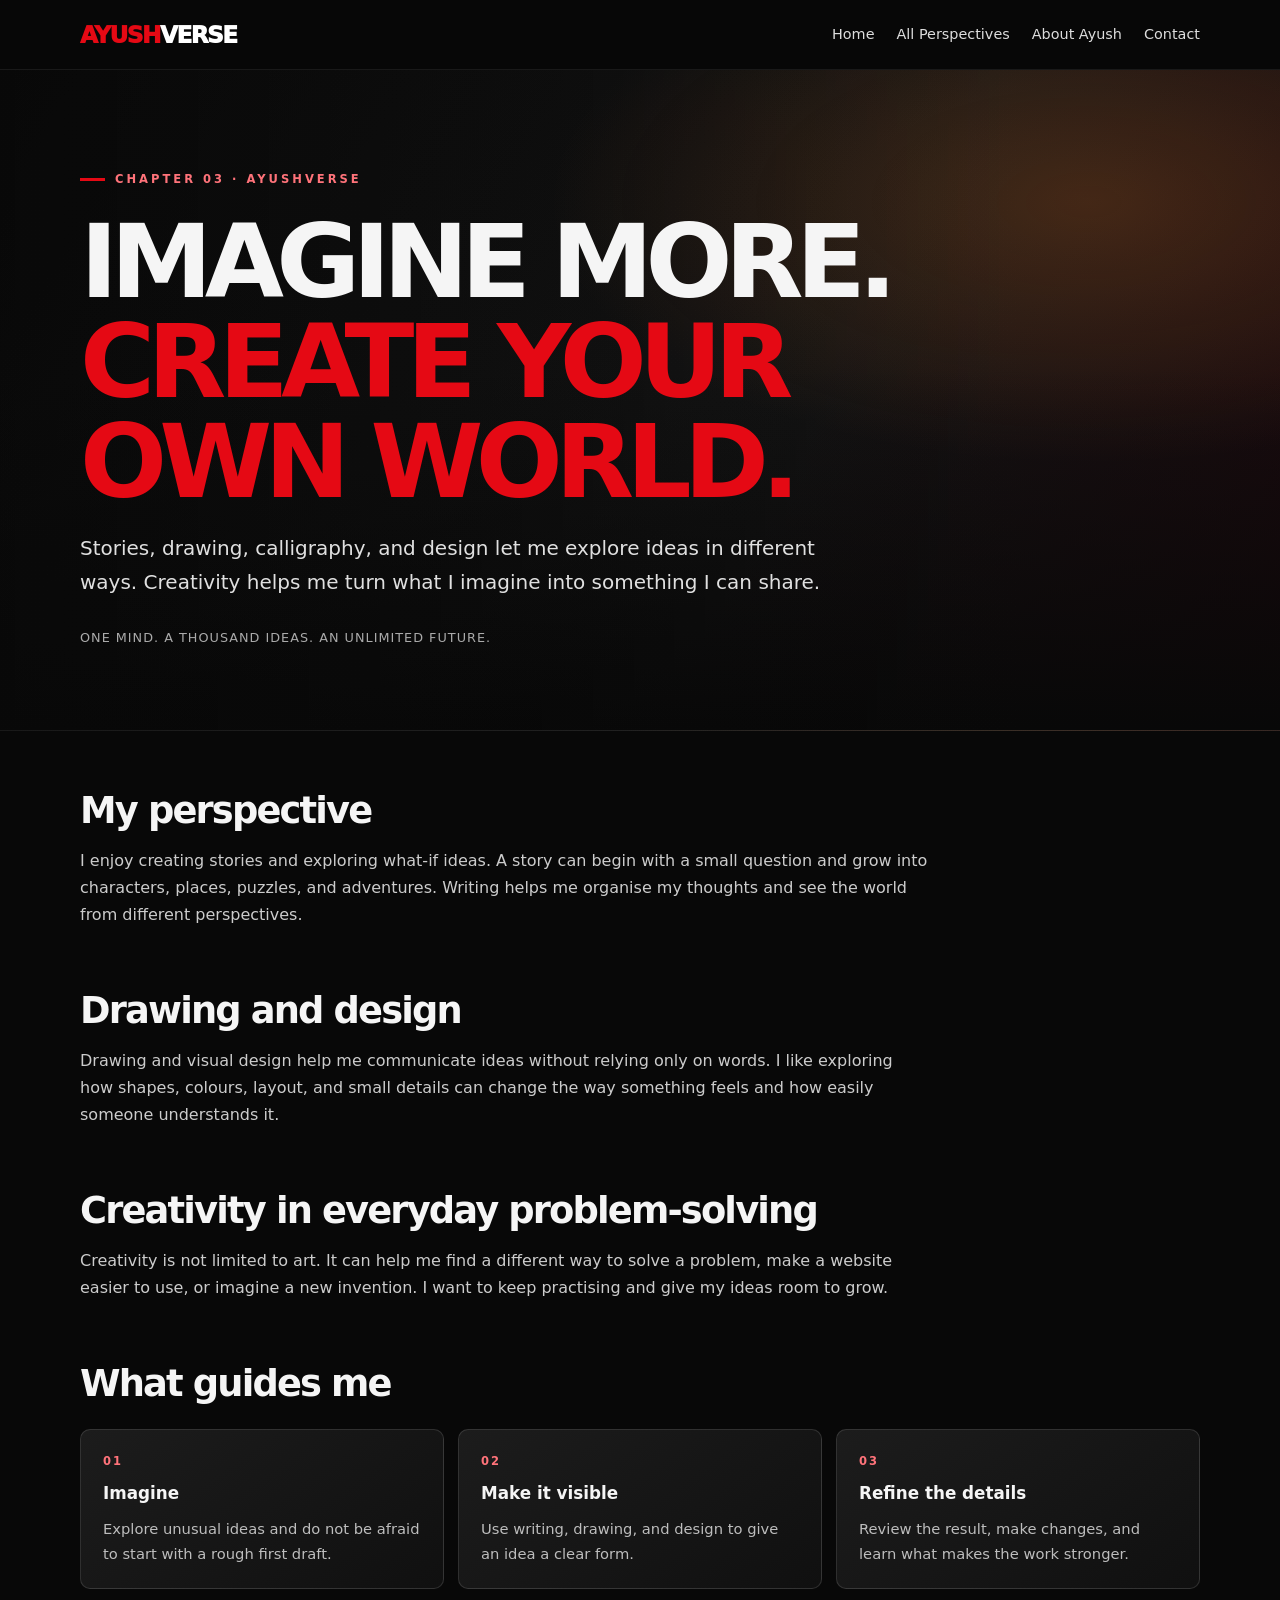
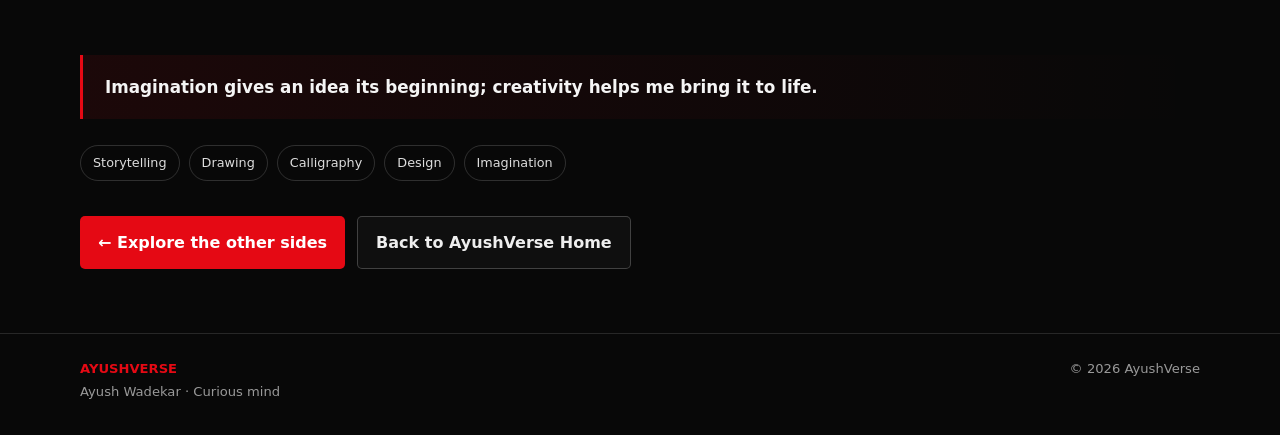
==== AyushVerse_Portfolio/AyushVerse_Portfolio/creative.html @ ddd41d80 "Add full AyushVerse page: The Creative Mind" ====
<!doctype html>
<html lang="en">
<head>
<meta charset="utf-8">
<meta name="viewport" content="width=device-width, initial-scale=1">
<meta name="theme-color" content="#080808">
<meta name="description" content="The Creative Mind — one of the five perspectives of Ayush Wadekar on AyushVerse.">
<title>The Creative Mind | AyushVerse</title>
<link rel="stylesheet" href="perspectives.css">
<style>:root{--glow:#e8782638}</style>
</head>
<body>
<header class="nav"><div class="navin">
<a class="brand" href="index.html">AYUSH<span>VERSE</span></a>
<nav class="navlinks" aria-label="Main navigation"><a href="index.html">Home</a><a href="index.html#perspectives">All Perspectives</a><a href="index.html#about">About Ayush</a><a href="index.html#contact">Contact</a></nav>
</div></header>
<main>
<section class="hero"><div class="hero-inner">
<div class="kicker">CHAPTER 03 · AYUSHVERSE</div>
<h1>IMAGINE MORE.<span>CREATE YOUR OWN WORLD.</span></h1>
<p class="lead">Stories, drawing, calligraphy, and design let me explore ideas in different ways. Creativity helps me turn what I imagine into something I can share.</p>
<div class="hero-note">One mind. A thousand ideas. An unlimited future.</div>
</div></section>
<div class="content">
<section class="section"><h2>My perspective</h2><p>I enjoy creating stories and exploring what-if ideas. A story can begin with a small question and grow into characters, places, puzzles, and adventures. Writing helps me organise my thoughts and see the world from different perspectives.</p></section>

<section class="section"><h2>Drawing and design</h2><p>Drawing and visual design help me communicate ideas without relying only on words. I like exploring how shapes, colours, layout, and small details can change the way something feels and how easily someone understands it.</p></section>
<section class="section"><h2>Creativity in everyday problem-solving</h2><p>Creativity is not limited to art. It can help me find a different way to solve a problem, make a website easier to use, or imagine a new invention. I want to keep practising and give my ideas room to grow.</p></section>
<section class="section"><h2>What guides me</h2><div class="feature-grid"><article class="feature"><div class="num">01</div><h3>Imagine</h3><p>Explore unusual ideas and do not be afraid to start with a rough first draft.</p></article>
<article class="feature"><div class="num">02</div><h3>Make it visible</h3><p>Use writing, drawing, and design to give an idea a clear form.</p></article>
<article class="feature"><div class="num">03</div><h3>Refine the details</h3><p>Review the result, make changes, and learn what makes the work stronger.</p></article></div></section>
<div class="quote">Imagination gives an idea its beginning; creativity helps me bring it to life.</div>
<div class="tags" aria-label="Topics"><span>Storytelling</span><span>Drawing</span><span>Calligraphy</span><span>Design</span><span>Imagination</span></div>
<div class="bottom"><a class="btn btn-red" href="index.html#perspectives">← Explore the other sides</a><a class="btn btn-ghost" href="index.html">Back to AyushVerse Home</a></div>
</div>
</main>
<footer><div class="foot"><div><strong>AYUSHVERSE</strong><br>Ayush Wadekar · Curious mind</div><div>© <span id="year"></span> AyushVerse</div></div></footer>
<script>document.getElementById("year").textContent=new Date().getFullYear();</script>
</body>
</html>
---- AyushVerse_Portfolio/AyushVerse_Portfolio/perspectives.css ----
:root{--bg:#080808;--panel:#151515;--text:#f5f5f5;--muted:#bdbdbd;--red:#e50914;--line:#ffffff20;--max:1120px}
*{box-sizing:border-box}html{scroll-behavior:smooth}body{margin:0;background:var(--bg);color:var(--text);font-family:Inter,system-ui,-apple-system,"Segoe UI",sans-serif;line-height:1.7}
a{color:inherit;text-decoration:none}.nav{height:70px;position:sticky;top:0;z-index:10;background:#080808ed;backdrop-filter:blur(14px);border-bottom:1px solid #ffffff12}
.navin{height:100%;width:min(var(--max),calc(100% - 40px));margin:auto;display:flex;align-items:center;gap:24px}
.brand{font-weight:950;letter-spacing:-1.5px;font-size:1.45rem;color:var(--red);white-space:nowrap}.brand span{color:#fff}
.navlinks{margin-left:auto;display:flex;align-items:center;gap:22px;color:#ddd;font-size:.9rem}.navlinks a:hover{color:var(--red)}
.hero{position:relative;overflow:hidden;padding:100px 22px 82px;background:radial-gradient(ellipse at 85% 20%,var(--glow,#e5091438),transparent 35%),linear-gradient(120deg,#080808,#141414 60%,#1a080c);border-bottom:1px solid #ffffff12}
.hero:after{content:"";position:absolute;inset:0;pointer-events:none;background:linear-gradient(90deg,#08080865,transparent 80%),linear-gradient(0deg,#080808,transparent 55%)}
.hero-inner,.content{width:min(var(--max),calc(100% - 44px));margin:auto;position:relative;z-index:1}
.kicker{display:flex;align-items:center;gap:10px;color:#ff737a;font-size:.72rem;font-weight:900;letter-spacing:3px;text-transform:uppercase}.kicker:before{content:"";width:25px;height:3px;background:var(--red)}
h1{max-width:900px;font-size:clamp(3rem,8vw,6.6rem);line-height:.98;letter-spacing:-.075em;text-transform:uppercase;margin:22px 0 18px}h1 span{display:block;color:var(--red)}
.lead{max-width:760px;color:#e0e0e0;font-size:clamp(1.05rem,2vw,1.25rem);margin:0}
.hero-note{margin-top:28px;color:#aaa;font-size:.8rem;letter-spacing:1px;text-transform:uppercase}
.content{padding:42px 0 64px}.section{padding:18px 0 30px}.section h2{font-size:clamp(1.6rem,4vw,2.3rem);letter-spacing:-.05em;line-height:1.1;margin:0 0 15px}.section p{color:#ccc;margin:0 0 15px;max-width:850px}
.feature-grid{display:grid;grid-template-columns:repeat(3,minmax(0,1fr));gap:14px;margin:24px 0 10px}.feature{padding:22px;border:1px solid var(--line);border-radius:10px;background:linear-gradient(145deg,#1c1c1c,#101010)}.feature .num{font-size:.72rem;color:#ff737a;letter-spacing:2px;font-weight:900}.feature h3{margin:8px 0;font-size:1.05rem}.feature p{font-size:.92rem;margin:0;color:#bdbdbd}
.quote{margin:26px 0;padding:18px 22px;border-left:3px solid var(--red);background:linear-gradient(90deg,#e5091417,transparent);font-weight:800;font-size:1.05rem}
.tags{display:flex;flex-wrap:wrap;gap:9px;margin-top:20px}.tags span{border:1px solid #ffffff28;border-radius:40px;padding:6px 12px;color:#ddd;font-size:.8rem}
.bottom{display:flex;gap:12px;flex-wrap:wrap;margin-top:35px}.btn{display:inline-flex;align-items:center;justify-content:center;padding:12px 18px;border-radius:5px;font-weight:850;transition:transform .2s,background .2s}.btn:hover{transform:translateY(-2px)}.btn-red{background:var(--red);color:white}.btn-ghost{border:1px solid #ffffff35;background:#ffffff08;color:#eee}
footer{border-top:1px solid var(--line);padding:24px 22px 32px;color:#999;font-size:.82rem}.foot{width:min(var(--max),100%);margin:auto;display:flex;justify-content:space-between;gap:12px;flex-wrap:wrap}.foot strong{color:var(--red)}
@media(max-width:720px){.nav{height:auto;min-height:64px}.navin{width:calc(100% - 28px);min-height:64px;flex-wrap:wrap;gap:10px;padding:10px 0}.brand{font-size:1.3rem}.navlinks{width:100%;margin:0;gap:16px;flex-wrap:wrap;font-size:.82rem}.hero{padding:75px 0 60px}.hero-inner,.content{width:calc(100% - 32px)}.feature-grid{grid-template-columns:1fr}.content{padding-top:28px}}
@media(prefers-reduced-motion:reduce){html{scroll-behavior:auto}*,*:before,*:after{transition:none!important;animation:none!important}}
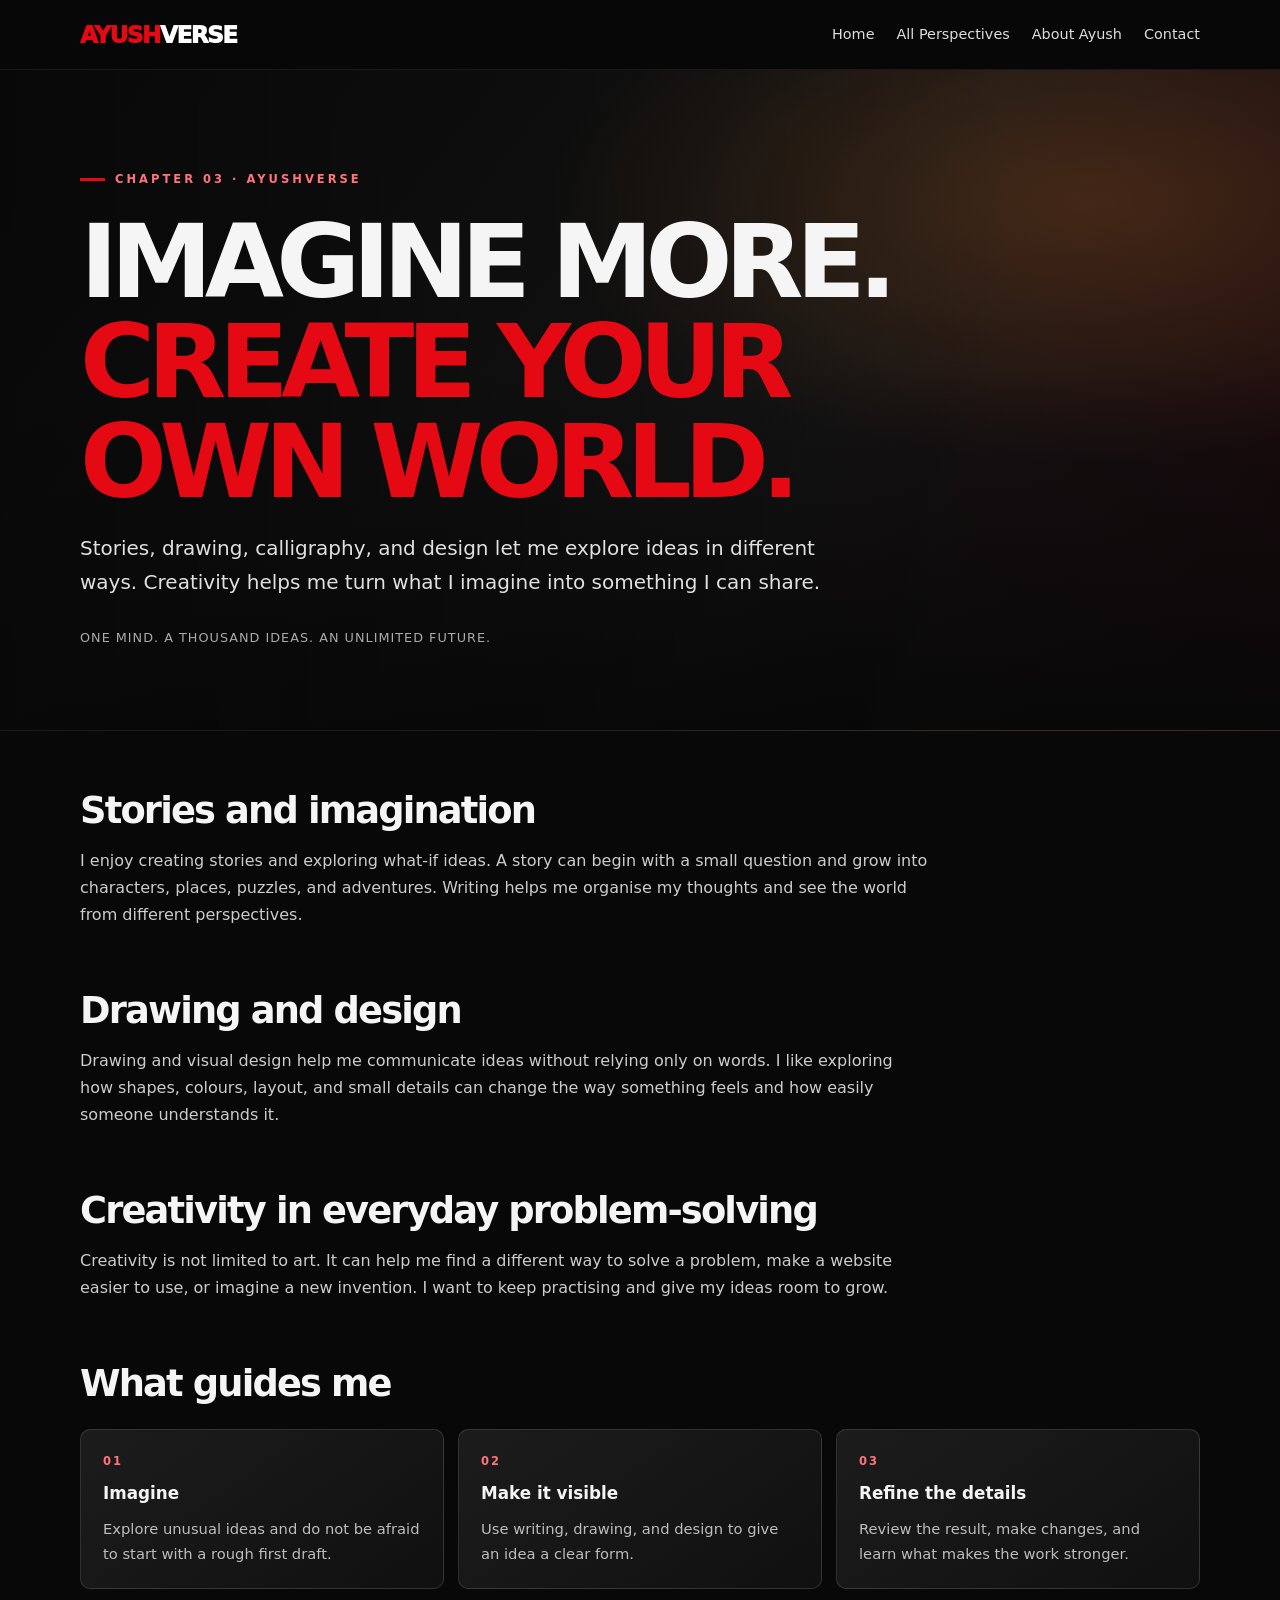
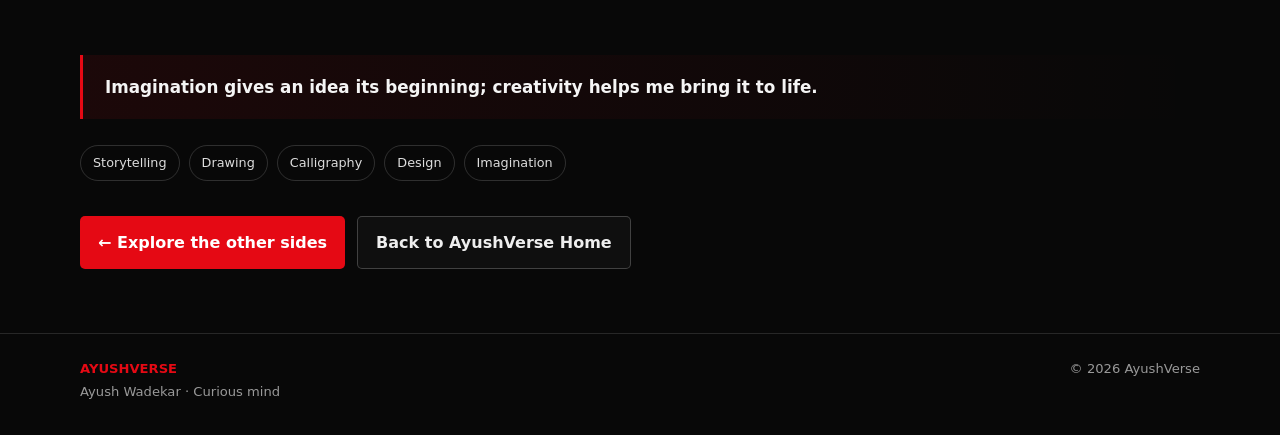
==== commit 5d1d181d: "Polish section heading on creative.html" ====
--- a/AyushVerse_Portfolio/AyushVerse_Portfolio/creative.html
+++ b/AyushVerse_Portfolio/AyushVerse_Portfolio/creative.html
@@ -22,7 +22,7 @@
 <div class="hero-note">One mind. A thousand ideas. An unlimited future.</div>
 </div></section>
 <div class="content">
-<section class="section"><h2>My perspective</h2><p>I enjoy creating stories and exploring what-if ideas. A story can begin with a small question and grow into characters, places, puzzles, and adventures. Writing helps me organise my thoughts and see the world from different perspectives.</p></section>
+<section class="section"><h2>Stories and imagination</h2><p>I enjoy creating stories and exploring what-if ideas. A story can begin with a small question and grow into characters, places, puzzles, and adventures. Writing helps me organise my thoughts and see the world from different perspectives.</p></section>
 
 <section class="section"><h2>Drawing and design</h2><p>Drawing and visual design help me communicate ideas without relying only on words. I like exploring how shapes, colours, layout, and small details can change the way something feels and how easily someone understands it.</p></section>
 <section class="section"><h2>Creativity in everyday problem-solving</h2><p>Creativity is not limited to art. It can help me find a different way to solve a problem, make a website easier to use, or imagine a new invention. I want to keep practising and give my ideas room to grow.</p></section>
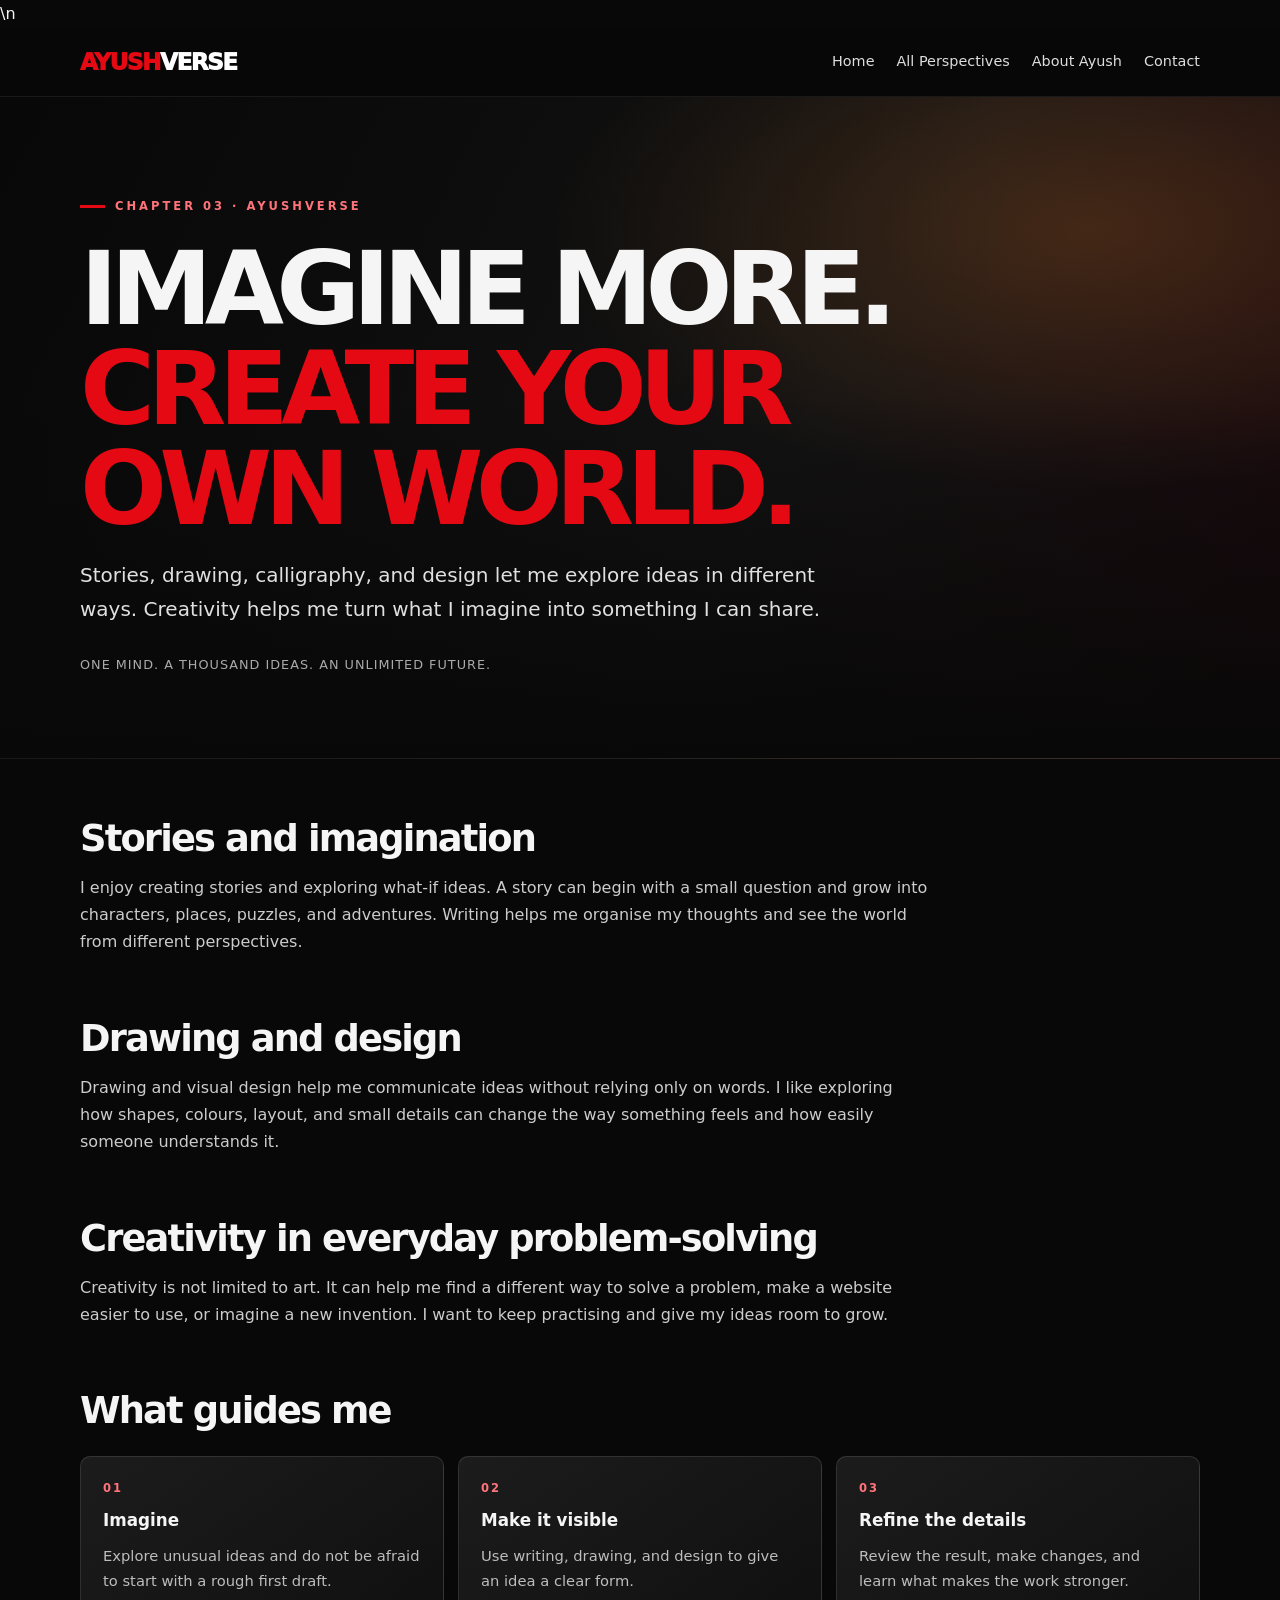
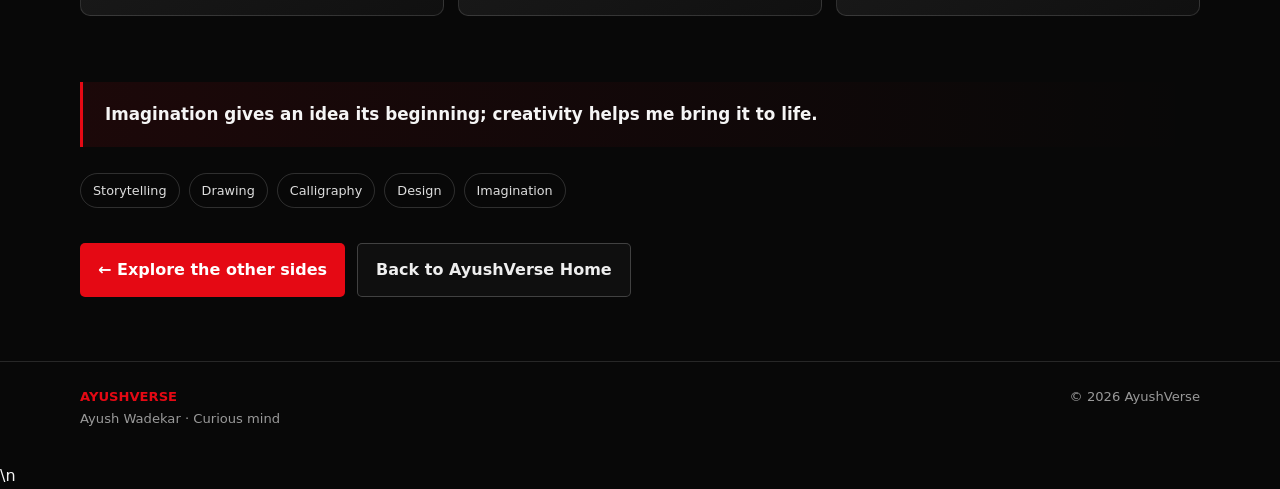
==== commit dd2738fc: "Add shared interactions to Creative page" ====
--- a/AyushVerse_Portfolio/AyushVerse_Portfolio/creative.html
+++ b/AyushVerse_Portfolio/AyushVerse_Portfolio/creative.html
@@ -6,7 +6,7 @@
 <meta name="theme-color" content="#080808">
 <meta name="description" content="The Creative Mind — one of the five perspectives of Ayush Wadekar on AyushVerse.">
 <title>The Creative Mind | AyushVerse</title>
-<link rel="stylesheet" href="perspectives.css">
+<link rel="stylesheet" href="perspectives.css">\n<link rel="stylesheet" href="enhancements.css">
 <style>:root{--glow:#e8782638}</style>
 </head>
 <body>
@@ -36,5 +36,5 @@
 </main>
 <footer><div class="foot"><div><strong>AYUSHVERSE</strong><br>Ayush Wadekar · Curious mind</div><div>© <span id="year"></span> AyushVerse</div></div></footer>
 <script>document.getElementById("year").textContent=new Date().getFullYear();</script>
-</body>
+<script src="enhancements.js" defer></script>\n</body>
 </html>
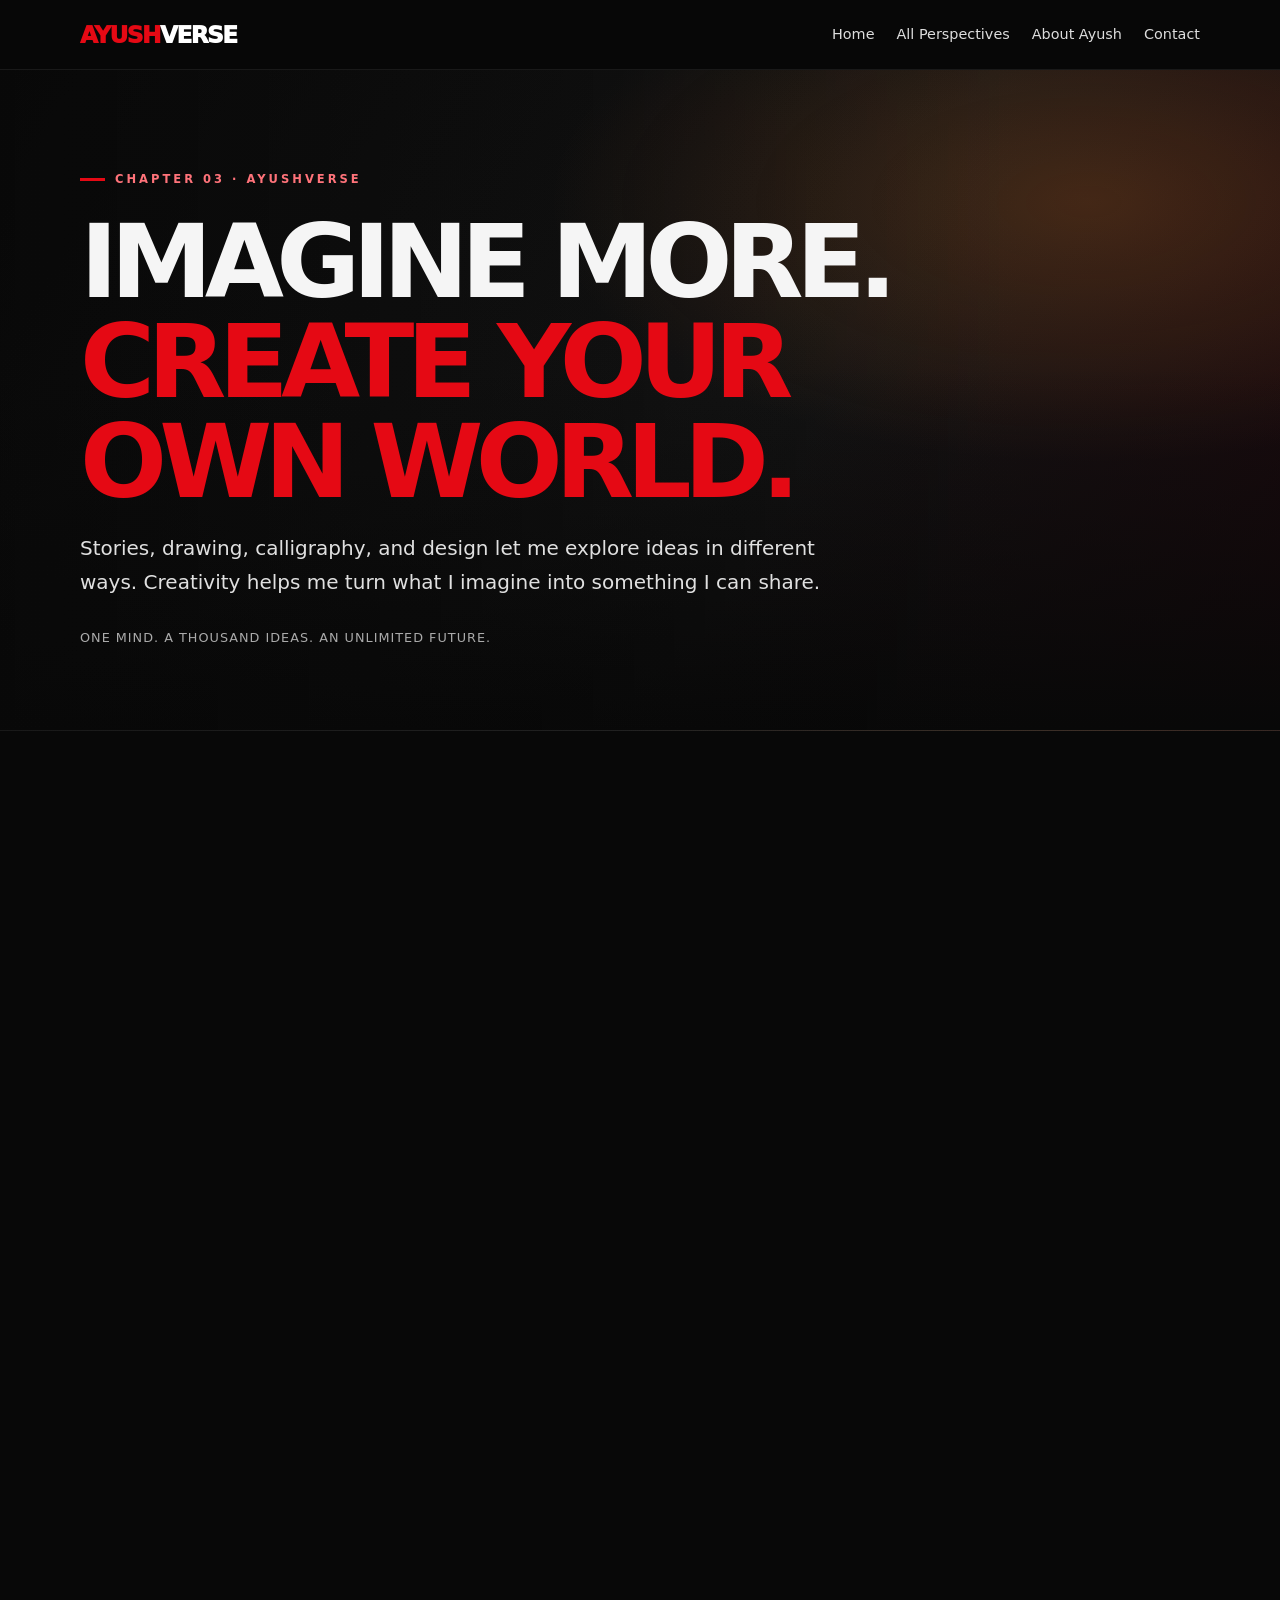
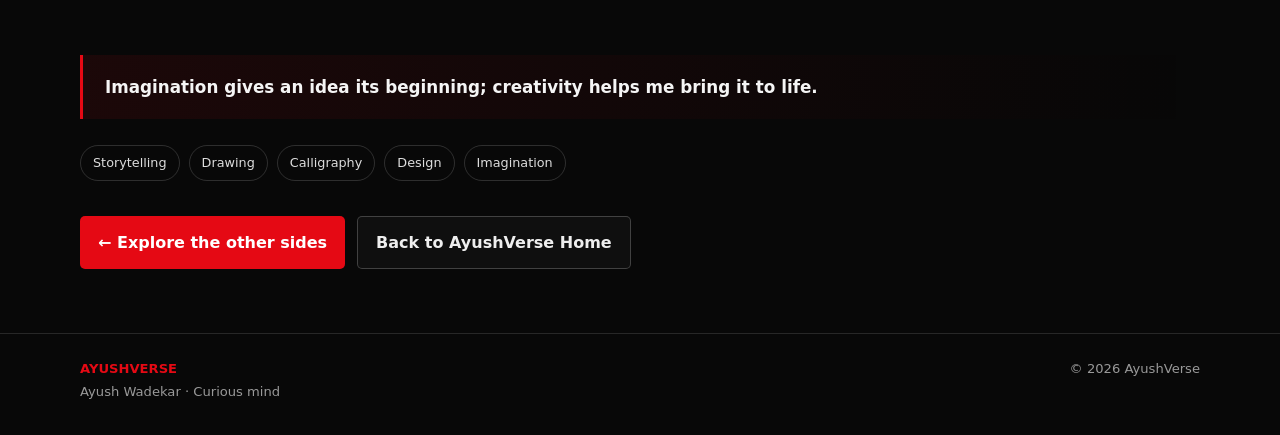
==== commit 7562d5ee: "Fix visible newline artifacts and duplicate intro control" ====
--- a/AyushVerse_Portfolio/AyushVerse_Portfolio/creative.html
+++ b/AyushVerse_Portfolio/AyushVerse_Portfolio/creative.html
@@ -6,7 +6,8 @@
 <meta name="theme-color" content="#080808">
 <meta name="description" content="The Creative Mind — one of the five perspectives of Ayush Wadekar on AyushVerse.">
 <title>The Creative Mind | AyushVerse</title>
-<link rel="stylesheet" href="perspectives.css">\n<link rel="stylesheet" href="enhancements.css">
+<link rel="stylesheet" href="perspectives.css">
+<link rel="stylesheet" href="enhancements.css">
 <style>:root{--glow:#e8782638}</style>
 </head>
 <body>
@@ -36,5 +37,6 @@
 </main>
 <footer><div class="foot"><div><strong>AYUSHVERSE</strong><br>Ayush Wadekar · Curious mind</div><div>© <span id="year"></span> AyushVerse</div></div></footer>
 <script>document.getElementById("year").textContent=new Date().getFullYear();</script>
-<script src="enhancements.js" defer></script>\n</body>
+<script src="enhancements.js" defer></script>
+</body>
 </html>
--- a/AyushVerse_Portfolio/AyushVerse_Portfolio/enhancements.css
+++ b/AyushVerse_Portfolio/AyushVerse_Portfolio/enhancements.css
@@ -0,0 +1,60 @@
+/* AYUSHVERSE — lightweight shared interactions */
+:root { --av-red:#e50914; --av-panel:#151515; }
+html { scroll-padding-top: 88px; }
+body { opacity: 1; transition: opacity .24s ease; }
+body.av-page-leave { opacity: 0; }
+a, button { -webkit-tap-highlight-color: transparent; }
+a:focus-visible, button:focus-visible, [tabindex]:focus-visible { outline:2px solid #ff555d; outline-offset:4px; }
+.av-progress { position:fixed; z-index:10000; inset:0 auto auto 0; height:3px; width:0; background:linear-gradient(90deg,#9f0008,#ff343d); box-shadow:0 0 12px #e5091480; pointer-events:none; }
+.av-top { position:fixed; z-index:40; right:20px; bottom:20px; width:44px; height:44px; border:1px solid #ffffff30; border-radius:50%; background:#171717ed; color:#fff; font-size:1.15rem; cursor:pointer; opacity:0; transform:translateY(8px); pointer-events:none; transition:opacity .2s,transform .2s,border-color .2s; }
+.av-top.visible { opacity:1; transform:none; pointer-events:auto; }
+.av-top:hover { border-color:var(--av-red); color:#ff6b72; }
+.av-spotlight { position:fixed; inset:0; pointer-events:none; z-index:0; opacity:0; background:radial-gradient(360px circle at var(--av-x,50%) var(--av-y,50%),#e5091410,transparent 70%); transition:opacity .25s; }
+@media (hover:hover) and (pointer:fine) { .av-spotlight { opacity:1; } }
+.card, .feature, .value, .step { transition:transform .24s ease,border-color .24s ease,box-shadow .24s ease,background .24s ease; }
+.card:hover, .card:focus-visible { border-color:#e5091480; box-shadow:0 16px 42px #0009,0 0 22px #e5091414; }
+.feature:hover, .value:hover, .step:hover { transform:translateY(-3px); border-color:#e5091460; }
+.av-reveal { opacity:0; transform:translateY(13px); transition:opacity .55s ease,transform .55s ease; }\n.av-reveal.visible { opacity:1; transform:none; }\n.av-skip-intro { position:absolute; z-index:2; right:22px; bottom:22px; border:1px solid #ffffff55; border-radius:30px; background:#111d; color:#fff; padding:9px 15px; font:inherit; font-size:.8rem; font-weight:700; cursor:pointer; }
+.av-skip-intro:hover { background:#e50914; border-color:#e50914; }
+.av-dashboard { padding:24px; border:1px solid #ffffff20; border-radius:12px; background:radial-gradient(ellipse at 100% 0%,#e509141b,transparent 45%),linear-gradient(145deg,#181818,#0e0e0e); }
+.av-dashboard-head { display:flex; align-items:end; justify-content:space-between; gap:16px; flex-wrap:wrap; margin-bottom:18px; }
+.av-dashboard-head h3 { margin:0; font-size:1.35rem; }
+.av-dashboard-head p { margin:4px 0 0; color:#aaa; font-size:.9rem; }
+.av-status-grid { display:grid; grid-template-columns:repeat(4,minmax(0,1fr)); gap:12px; }
+.av-status { padding:16px; border:1px solid #ffffff18; border-radius:9px; background:#ffffff05; min-width:0; }
+.av-status strong { display:block; margin-bottom:8px; font-size:.96rem; }
+.av-status span { display:inline-flex; align-items:center; gap:7px; color:#ff858a; font-size:.72rem; font-weight:800; text-transform:uppercase; letter-spacing:.7px; }
+.av-status span:before { content:""; width:7px; height:7px; border-radius:50%; background:#e50914; box-shadow:0 0 10px #e5091480; }
+.av-status p { margin:8px 0 0; color:#aaa; font-size:.83rem; }
+.av-journey-detail { margin-top:14px; padding:16px 18px; border-left:3px solid var(--av-red); background:#e509140c; color:#ddd; }
+.av-journey-detail[hidden] { display:none; }
+.step { cursor:pointer; }
+.step:focus-visible { outline:2px solid #e50914; outline-offset:-3px; }
+.av-copy { margin-top:10px; border:1px solid #ffffff35; border-radius:5px; padding:8px 12px; background:#ffffff0a; color:#fff; font-weight:750; cursor:pointer; }
+.av-copy:hover { border-color:#e50914; }
+.av-copy-status { min-height:1.3em; color:#ff858a; font-size:.8rem; margin-top:5px; }
+.av-overlay { position:fixed; z-index:20000; inset:0; display:none; align-items:flex-start; justify-content:center; padding: min(15vh,120px) 18px 24px; background:#000c; backdrop-filter:blur(12px); }
+.av-overlay.open { display:flex; }
+.av-dialog { width:min(640px,100%); max-height:75vh; overflow:auto; border:1px solid #ffffff26; border-radius:13px; background:#121212; box-shadow:0 30px 100px #000b; animation:av-in .18s ease-out; }
+.av-dialog-head { display:flex; align-items:center; gap:12px; padding:18px 20px; border-bottom:1px solid #ffffff18; }
+.av-dialog-head strong { flex:1; font-size:1rem; }
+.av-dialog-head kbd, .av-shortcut { border:1px solid #ffffff24; border-radius:5px; padding:3px 6px; color:#aaa; font-size:.72rem; }
+.av-dialog-close { border:0; background:transparent; color:#ddd; font-size:1.4rem; cursor:pointer; }
+.av-search { display:block; width:100%; padding:17px 20px; border:0; border-bottom:1px solid #ffffff15; outline:none; background:#ffffff04; color:white; font:inherit; }
+.av-command-list { display:grid; gap:5px; padding:10px; }
+.av-command { display:flex; align-items:center; gap:12px; width:100%; padding:12px; border:1px solid transparent; border-radius:7px; background:transparent; color:#eee; text-align:left; cursor:pointer; }
+.av-command:hover,.av-command:focus-visible { background:#e5091417; border-color:#e5091445; outline:none; }
+.av-command .av-command-icon { display:grid; place-items:center; width:34px; height:34px; flex:none; border-radius:7px; background:#e509141c; color:#ff7279; font-weight:900; }
+.av-command small { display:block; color:#999; font-size:.78rem; }
+.av-empty { padding:18px; color:#aaa; text-align:center; }
+.av-terminal-body { padding:20px; color:#ddd; font: .9rem/1.7 ui-monospace,SFMono-Regular,Consolas,monospace; }
+.av-terminal-body p { margin:0 0 10px; }
+.av-terminal-output { color:#c8c8c8; white-space:pre-wrap; }
+.av-terminal-form { display:flex; gap:8px; align-items:center; padding:0 20px 20px; }
+.av-terminal-form label { color:#ff6269; font-family:monospace; }
+.av-terminal-form input { min-width:0; flex:1; border:1px solid #ffffff30; border-radius:5px; padding:10px; background:#050505; color:white; font: .9rem ui-monospace,monospace; }
+.av-terminal-form button { border:0; border-radius:5px; padding:10px 13px; background:#e50914; color:white; font-weight:800; cursor:pointer; }
+@keyframes av-in { from { opacity:0; transform:translateY(8px) scale(.99); } to { opacity:1; transform:none; } }
+@media(max-width:800px) { .av-status-grid { grid-template-columns:repeat(2,minmax(0,1fr)); } .av-spotlight { display:none; } }
+@media(max-width:520px) { .av-status-grid { grid-template-columns:1fr; } .av-dashboard { padding:18px; } .av-top { right:14px; bottom:14px; } .av-dialog-head { padding:15px; } }
+@media(prefers-reduced-motion:reduce) { *,*:before,*:after { scroll-behavior:auto!important; animation-duration:.01ms!important; animation-iteration-count:1!important; transition-duration:.01ms!important; } body { transition:none; } }
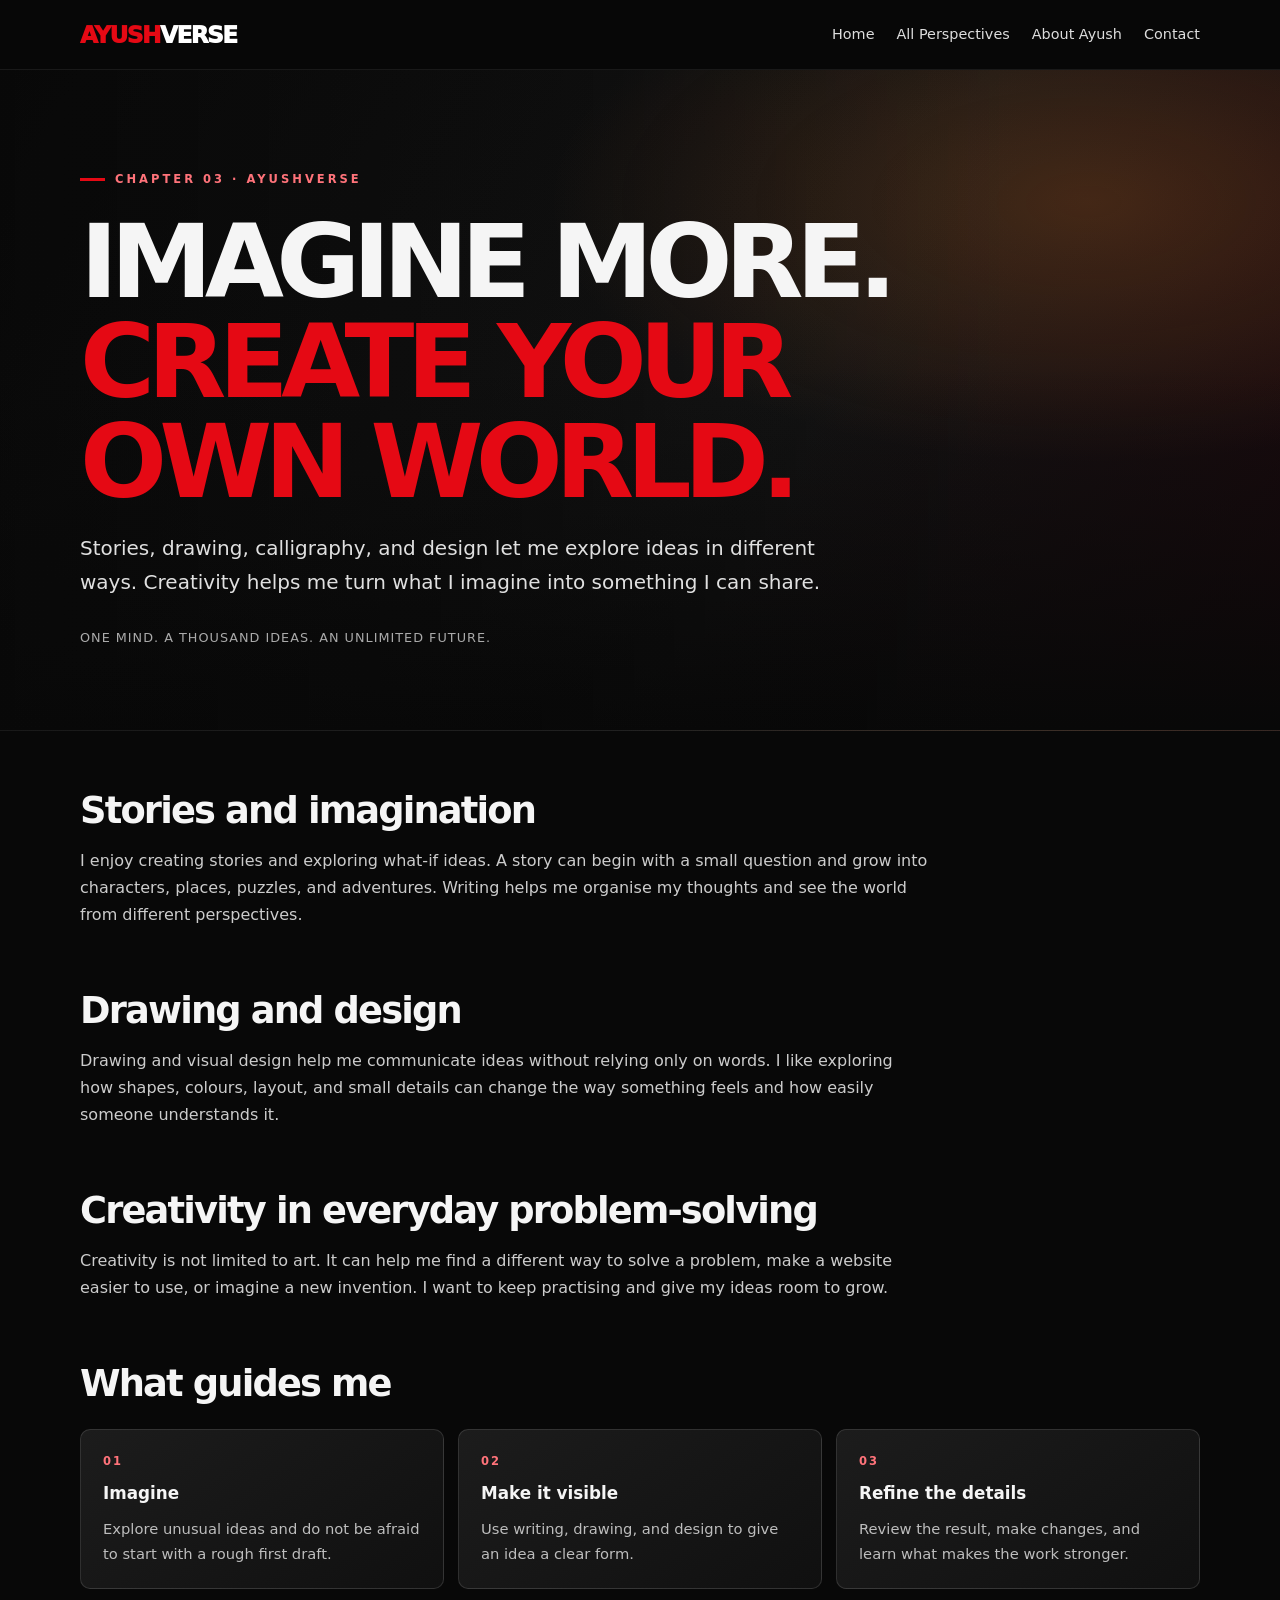
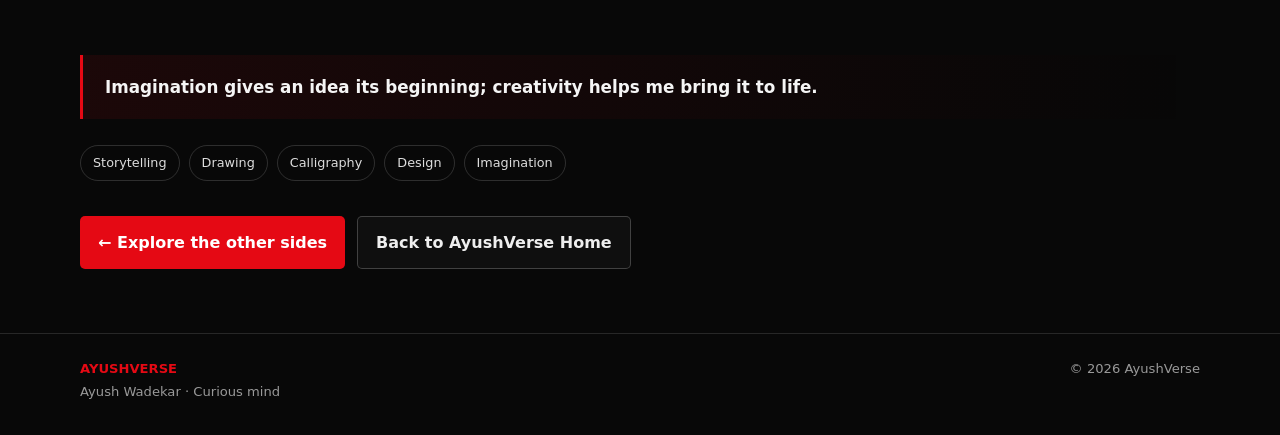
==== commit 392d48b4: "Bust cached assets and load newline-artifact repair" ====
--- a/AyushVerse_Portfolio/AyushVerse_Portfolio/creative.html
+++ b/AyushVerse_Portfolio/AyushVerse_Portfolio/creative.html
@@ -6,8 +6,8 @@
 <meta name="theme-color" content="#080808">
 <meta name="description" content="The Creative Mind — one of the five perspectives of Ayush Wadekar on AyushVerse.">
 <title>The Creative Mind | AyushVerse</title>
-<link rel="stylesheet" href="perspectives.css">
-<link rel="stylesheet" href="enhancements.css">
+<link rel="stylesheet" href="perspectives.css?v=20261011-fix2">
+<link rel="stylesheet" href="enhancements.css?v=20261011-fix2">
 <style>:root{--glow:#e8782638}</style>
 </head>
 <body>
@@ -37,6 +37,6 @@
 </main>
 <footer><div class="foot"><div><strong>AYUSHVERSE</strong><br>Ayush Wadekar · Curious mind</div><div>© <span id="year"></span> AyushVerse</div></div></footer>
 <script>document.getElementById("year").textContent=new Date().getFullYear();</script>
-<script src="enhancements.js" defer></script>
+<script src="enhancements.js?v=20261011-fix2" defer></script>
 </body>
 </html>
--- a/AyushVerse_Portfolio/AyushVerse_Portfolio/enhancements.css
+++ b/AyushVerse_Portfolio/AyushVerse_Portfolio/enhancements.css
@@ -14,7 +14,9 @@
 .card, .feature, .value, .step { transition:transform .24s ease,border-color .24s ease,box-shadow .24s ease,background .24s ease; }
 .card:hover, .card:focus-visible { border-color:#e5091480; box-shadow:0 16px 42px #0009,0 0 22px #e5091414; }
 .feature:hover, .value:hover, .step:hover { transform:translateY(-3px); border-color:#e5091460; }
-.av-reveal { opacity:0; transform:translateY(13px); transition:opacity .55s ease,transform .55s ease; }\n.av-reveal.visible { opacity:1; transform:none; }\n.av-skip-intro { position:absolute; z-index:2; right:22px; bottom:22px; border:1px solid #ffffff55; border-radius:30px; background:#111d; color:#fff; padding:9px 15px; font:inherit; font-size:.8rem; font-weight:700; cursor:pointer; }
+.av-reveal { opacity:0; transform:translateY(13px); transition:opacity .55s ease,transform .55s ease; }
+.av-reveal.visible { opacity:1; transform:none; }
+.av-skip-intro { position:absolute; z-index:2; right:22px; bottom:22px; border:1px solid #ffffff55; border-radius:30px; background:#111d; color:#fff; padding:9px 15px; font:inherit; font-size:.8rem; font-weight:700; cursor:pointer; }
 .av-skip-intro:hover { background:#e50914; border-color:#e50914; }
 .av-dashboard { padding:24px; border:1px solid #ffffff20; border-radius:12px; background:radial-gradient(ellipse at 100% 0%,#e509141b,transparent 45%),linear-gradient(145deg,#181818,#0e0e0e); }
 .av-dashboard-head { display:flex; align-items:end; justify-content:space-between; gap:16px; flex-wrap:wrap; margin-bottom:18px; }
